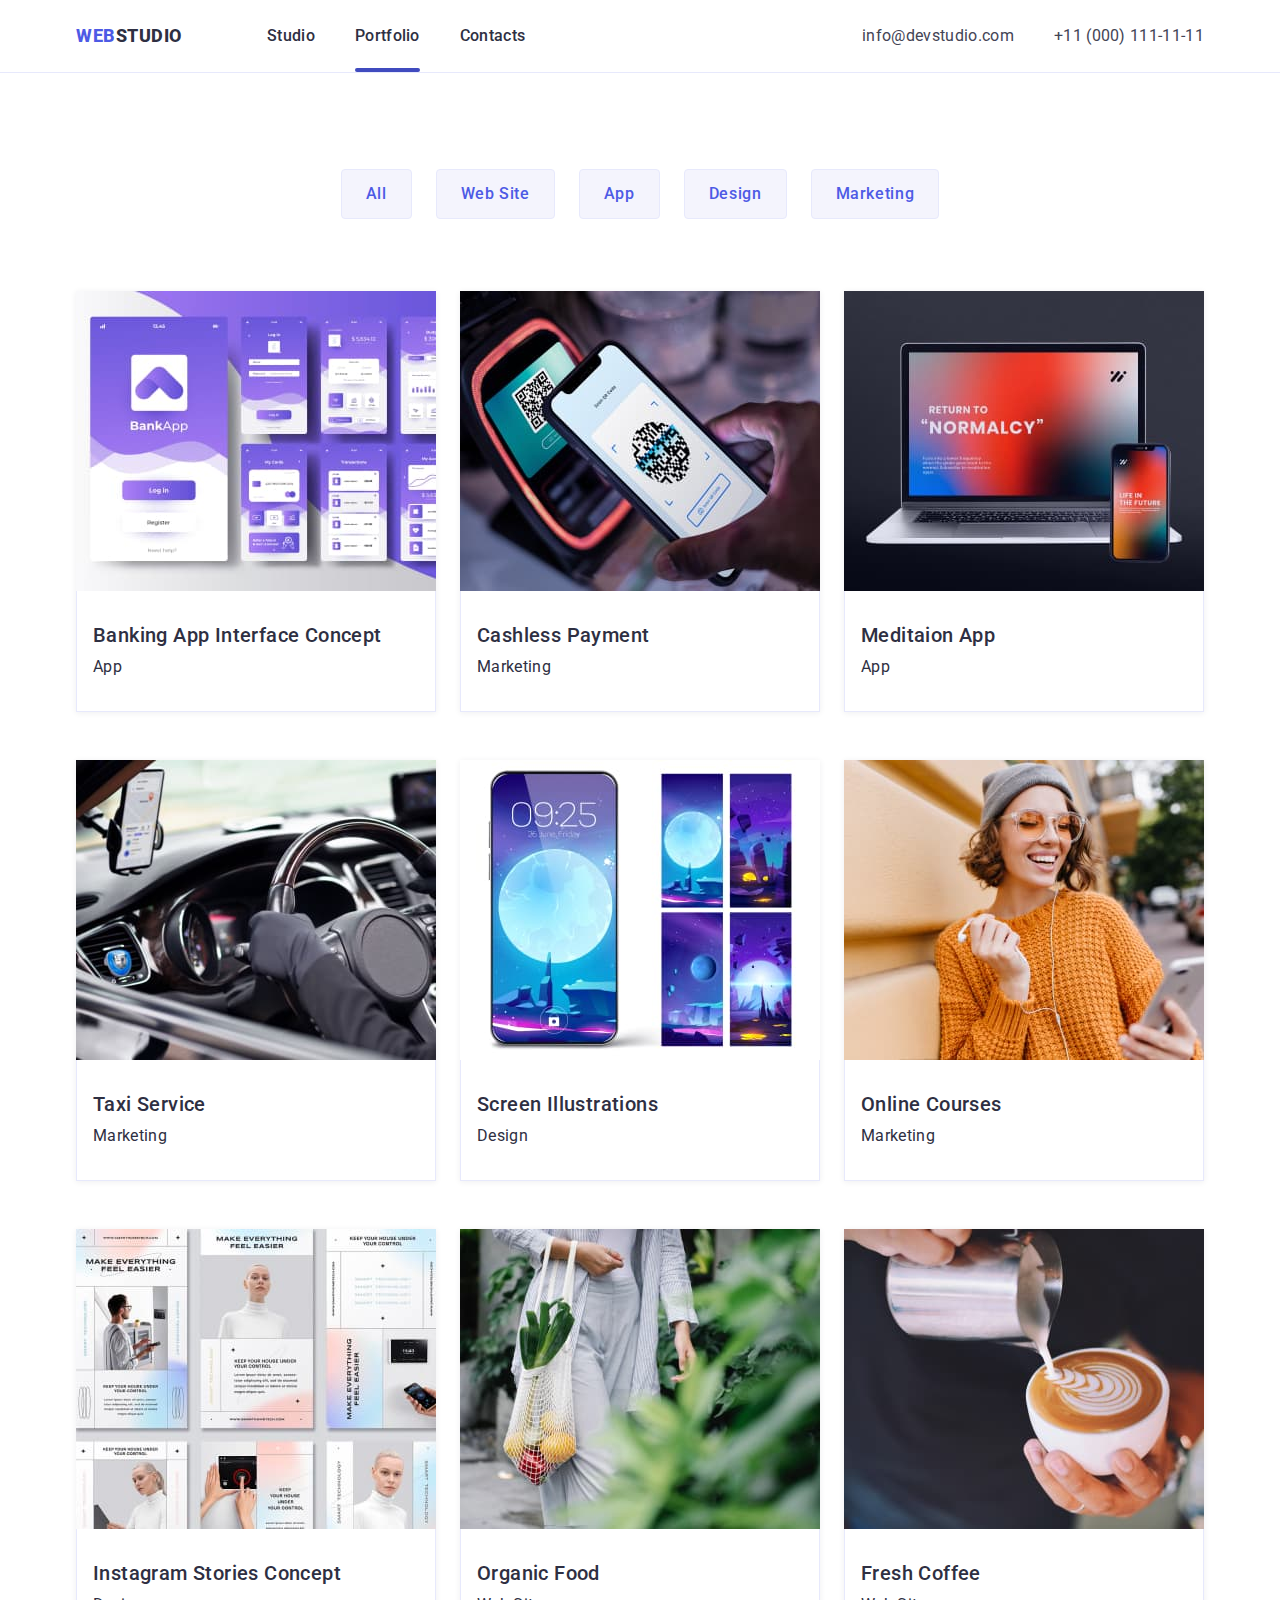
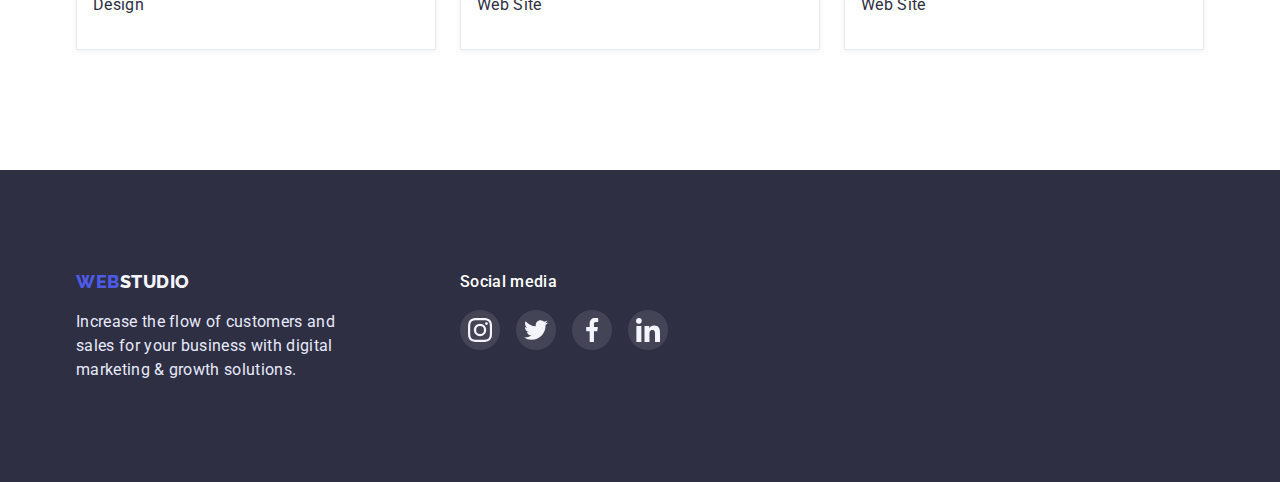
==== portfolio.html @ 36af6ea0 "0" ====
<!DOCTYPE html>
<html lang="en">
  <head>
    <meta charset="UTF-8" />
    <meta http-equiv="X-UA-Compatible" content="IE=edge" />
    <meta name="viewport" content="width=device-width, initial-scale=1.0" />
    <title>Document</title>
    <link rel="preconnect" href="https://fonts.googleapis.com" />
    <link rel="preconnect" href="https://fonts.gstatic.com" crossorigin />
    <link
      href="https://fonts.googleapis.com/css2?family=Raleway:wght@800&family=Roboto:wght@400;500;700;900&display=swap"
      rel="stylesheet"
    />
    <link
      rel="stylesheet"
      href="https://cdnjs.cloudflare.com/ajax/libs/modern-normalize/1.1.0/modern-normalize.min.css"
    />
    <link rel="stylesheet" href="./css/styles.css" />
  </head>
  <body>
    <header class="header">
      <div class="container nav-gen">
        <nav class="nav-gen">
          <a href="./index.html" class="head-btn">
            <span class="web">Web</span> Studio
          </a>
          <ul class="sec-ul nav-block">
            <li class="li-item">
              <a href="./index.html" class="nav-li menu-link">Studio</a>
            </li>
            <li class="li-item">
              <a href="./portfolio.html" class="nav-li menu-link current">Portfolio</a>
            </li>
            <li class="li-item"><a href="" class="nav-li menu-link">Contacts</a></li>
          </ul>
        </nav>
        <address class="adress-block">
          <ul class="sec-ul adr-block">
            <li class="li-item">
              <a href="mailto:info@devstudio.com" class="contacts"
                >info@devstudio.com</a
              >
            </li>
            <li class="li-item">
              <a href="tel:+110001111111" class="contacts"
                >+11 (000) 111-11-11</a
              >
            </li>
          </ul>
        </address>
      </div>
    </header>

    <main>
      <section>
        <div class="container">
          <div class="port-btns">
            <button type="button" class="port-button">All</button>
            <button type="button" class="port-button">Web Site</button>
            <button type="button" class="port-button">App</button>
            <button type="button" class="port-button">Design</button>
            <button type="button" class="port-button">Marketing</button>
          </div>
        </div>
      </section>

      <section>
        <div class="container">
          <h1 class="visually-hidden"></h1>
          <ul class="sec-ul port-img">
            <li class="port-li-img">
              <a href="" class="port-link">
                <div class="port-overlay">
                  <img
                    class="img-port"
                    src="./images/bankapp.jpg"
                    alt="screen of bank app"
                    width="360"
                    height="300"
                  />
                  <div class="text-overlay">
                    <p>14 Stylish and User-Friendly App Design Concepts · Task
                    Manager App · Calorie Tracker App · Exotic Fruit Ecommerce
                    App · Cloud Storage App</p> 
                  </div>
                </div>
                <div class="port-link-block">
                  <h2 class="port-section">Banking App Interface Concept</h2>
                  <p class="port-text">App</p>
                </div></a
              >
            </li>
            <li class="port-li-img">
              <a href="" class="port-link">
                <div class="port-overlay">
                  <img
                    class="img-port"
                    src="./images/qrcode.jpg"
                    alt="scan of qr code"
                    width="360"
                    height="300"
                  />
                  <div class="text-overlay">
                    <p>14 Stylish and User-Friendly App Design Concepts · Task
                      Manager App · Calorie Tracker App · Exotic Fruit Ecommerce
                      App · Cloud Storage App</p> 
                  </div>
                </div>

                <div class="port-link-block">
                  <h2 class="port-section">Cashless Payment</h2>
                  <p class="port-text">Marketing</p>
                </div>
              </a>
            </li>
            <li class="port-li-img">
              <a href="" class="port-link">
                <div class="port-overlay">
                  <img
                    class="img-port"
                    src="./images/laptop.jpg"
                    alt="laptop"
                    width="360"
                    height="300"
                  />
                  <div class="text-overlay">
                    <p>14 Stylish and User-Friendly App Design Concepts · Task
                      Manager App · Calorie Tracker App · Exotic Fruit Ecommerce
                      App · Cloud Storage App</p> 
                  </div>
                </div>

                <div class="port-link-block">
                  <h2 class="port-section">Meditaion App</h2>
                  <p class="port-text">App</p>
                </div>
              </a>
            </li>

            <li class="port-li-img">
              <a href="" class="port-link">
                <div class="port-overlay">
                  <img
                    class="img-port"
                    src="./images/driver.jpg"
                    alt="taxi driver"
                    width="360"
                    height="300"
                  />
                  <div class="text-overlay">
                    <p>14 Stylish and User-Friendly App Design Concepts · Task
                      Manager App · Calorie Tracker App · Exotic Fruit Ecommerce
                      App · Cloud Storage App</p> 
                  </div>
                </div>

                <div class="port-link-block">
                  <h2 class="port-section">Taxi Service</h2>
                  <p class="port-text">Marketing</p>
                </div>
              </a>
            </li>
            <li class="port-li-img">
              <a href="" class="port-link">
                <div class="port-overlay">
                  <img
                    class="img-port"
                    src="./images/phonescreen.jpg"
                    alt="phone screen"
                    width="360"
                    height="300"
                  />
                  <div class="text-overlay">
                    <p>14 Stylish and User-Friendly App Design Concepts · Task
                      Manager App · Calorie Tracker App · Exotic Fruit Ecommerce
                      App · Cloud Storage App</p> 
                  </div>
                </div>

                <div class="port-link-block">
                  <h2 class="port-section">Screen Illustrations</h2>
                  <p class="port-text">Design</p>
                </div>
              </a>
            </li>
            <li class="port-li-img">
              <a href="" class="port-link">
                <div class="port-overlay">
                  <img
                    class="img-port"
                    src="./images/smiling-woman.jpg"
                    alt="woman"
                    width="360"
                    height="300"
                  />
                  <div class="text-overlay">
                    <p>14 Stylish and User-Friendly App Design Concepts · Task
                      Manager App · Calorie Tracker App · Exotic Fruit Ecommerce
                      App · Cloud Storage App</p> 
                  </div>
                </div>

                <div class="port-link-block">
                  <h2 class="port-section">Online Courses</h2>
                  <p class="port-text">Marketing</p>
                </div>
              </a>
            </li>

            <li class="port-li-img">
              <a href="" class="port-link">
                <div class="port-overlay">
                  <img
                    class="img-port"
                    src="./images/instagram.jpg"
                    alt="instagram concept"
                    width="360"
                    height="300"
                  />
                  <div class="text-overlay">
                    <p>14 Stylish and User-Friendly App Design Concepts · Task
                      Manager App · Calorie Tracker App · Exotic Fruit Ecommerce
                      App · Cloud Storage App</p> 
                  </div>
                </div>
                <div class="port-link-block">
                  <h2 class="port-section">Instagram Stories Concept</h2>
                  <p class="port-text">Design</p>
                </div>
              </a>
            </li>
            <li class="port-li-img">
              <a href="" class="port-link">
                <div class="port-overlay">
                  <img
                    class="img-port"
                    src="./images/shopper.jpg"
                    alt="shopper with organic food"
                    width="360"
                    height="300"
                  />
                  <div class="text-overlay">
                    <p>14 Stylish and User-Friendly App Design Concepts · Task
                      Manager App · Calorie Tracker App · Exotic Fruit Ecommerce
                      App · Cloud Storage App</p> 
                  </div>
                </div>
                <div class="port-link-block">
                  <h2 class="port-section">Organic Food</h2>
                  <p class="port-text">Web Site</p>
                </div>
              </a>
            </li>
            <li class="port-li-img">
              <a href="" class="port-link">
                <div class="port-overlay">
                  <img
                    class="img-port"
                    src="./images/coffee.jpg"
                    alt="fresh coffee"
                    width="360"
                    height="300"
                  />
                  <div class="text-overlay">
                    <p>14 Stylish and User-Friendly App Design Concepts · Task
                      Manager App · Calorie Tracker App · Exotic Fruit Ecommerce
                      App · Cloud Storage App</p> 
                  </div>
                </div>

                <div class="port-link-block">
                  <h2 class="port-section">Fresh Coffee</h2>
                  <p class="port-text">Web Site</p>
                </div>
              </a>
            </li>
          </ul>
        </div>
      </section>
    </main>

    <footer class="footer">
      <div class="container foot-media">
        <div class="foot-block">
          <a href="./index.html" class="std-foot">
            <span class="web">Web</span> Studio</a
          >
          <p class="text-foot">
            Increase the flow of customers and sales for your business with
            digital marketing & growth solutions.
          </p>
        </div>
        <div>
          <h3 class="foot-title-media">Social media</h3>
          <ul class="footer-list-contacts">
            <li class="footer-soc-link">
              <a href="" class="footer-button-soc">
                <svg class="footer-soc-link" width="24px" height="24px">
                  <use href="./images/symbol-defs 2.svg#icon-instagram-2"></use>
                </svg>
              </a>
            </li>
            <li class="footer-soc-link">
              <a href="" class="footer-button-soc">
                <svg class="footer-soc-link" width="24px" height="24px">
                  <use href="./images/symbol-defs 2.svg#icon-twitter-1"></use>
                </svg>
              </a>
            </li>
            <li class="footer-soc-link">
              <a href="" class="footer-button-soc">
                <svg class="footer-soc-link" width="24px" height="24px">
                  <use href="./images/symbol-defs 2.svg#icon-facebook-1"></use>
                </svg>
              </a>
            </li>
            <li class="footer-soc-link">
              <a href="" class="footer-button-soc">
                <svg class="footer-soc-link" width="24px" height="24px">
                  <use href="./images/symbol-defs 2.svg#icon-linkedin-1"></use>
                </svg>
              </a>
            </li>
          </ul>
        </div>
      </div>
    </footer>
  </body>
</html>
---- css/styles.css ----
:root {
  --primary-text-color: #2e2f42;
  --title-text-color: #434455;
  --button-color: #4d5ae5;
  --nav-color: #404bbf;
}
body {
  font-family: Roboto, sans-serif;
}

/* main background color  #E5E5E5;*/
/* seconadary background color #F4F4FD */
/* main color #2E2F42 */
/* text color #434455 */
h1,
h2,
h3,
h4,
h5,
h6,
p,
ul {
  margin: 0;
  padding: 0;
}
html {
  box-sizing: border-box;
}
*,
*::before,
*::after {
  box-sizing: border-box;
}
.container {
  max-width: 1158px;
  padding: 0 15px;
  margin: 0 auto;
}
/* HEADER */
.header {
  background-color: #ffffff;
  border-bottom: 1px solid #e7e9fc;
}

.nav-gen {
  display: flex;
  align-items: center;
}

.web {
  color: #4d5ae5;
}

.head-btn {
  color: var(--primary-text-color);
  font-weight: 800;
  font-size: 18px;
  line-height: 1.33;
  /* identical to box height, or 133% */

  width: 115px;

  letter-spacing: 0.03em;
  text-transform: uppercase;
  text-decoration: none;
  display: flex;
}

.nav-block,
.adr-block {
  display: flex;
}
.nav-block {
  margin-left: 76px;
}

.menu-link {
  position: relative;
  color: #2e2f42;
  font-style: normal;
  font-weight: 500;
  font-size: 16px;
  line-height: 1.5;
  transition-property: сolor;
  transition-duration: 250ms;
  transition-timing-function: cubic-bezier(0.4, 0, 0.2, 1);
}
.current::after {
  content: "";
  position: absolute;
  display: block;
  width: 100%;
  height: 4px;
  background: #404bbf;
  border-radius: 2px;
  left: 0;
  bottom: 0;
  /*transform: scaleX(0);
   transition: transform 250ms cubic-bezier(0.4, 0, 0.2, 1); */
}

.menu-link:hover:after {
  transform: scaleX(1);
}

.adress-block {
  margin-left: auto;
}

.li-item {
  position: relative;
}

.li-item:not(:last-child) {
  margin-right: 40px;
}

.nav-li {
  display: block;
  padding-top: 24px;
  padding-bottom: 24px;
  color: var(--primary-text-color);
  font-weight: 500;
  font-size: 16px;
  line-height: 1.5;
  /* identical to box height, or 150% */

  letter-spacing: 0.02em;
  text-decoration: none;

  transition: color 250ms cubic-bezier(0.4, 0, 0.2, 1);
}

.contacts {
  color: var(--title-text-color);
  font-style: normal;
  font-weight: 400;
  font-size: 16px;
  line-height: 1.5;
  /* identical to box height, or 150% */

  letter-spacing: 0.02em;
  text-decoration: none;
  transition: color 250ms cubic-bezier(0.4, 0, 0.2, 1);
}

/*MAIN */
.hero {
  background-color: var(--primary-text-color);
  padding-bottom: 188px;
  /* height: 600px; */
}
.hero-but {
  padding: 16px 32px 16px 32px;
  margin-top: 48px;
  margin-right: auto;
  margin-left: auto;
  box-shadow: 0px 4px 4px rgba(0, 0, 0, 0.15);
}

.background-img {
  max-width: 1440px;
  height: 600px;
  margin-left: auto;
  margin-right: auto;

  /* background-image:  */
  background-image: linear-gradient(
      to right,
      rgba(0, 0, 0, 0.6),
      rgba(0, 0, 0, 0.6)
    ),
    url(../images/background.jpg);
  background-repeat: no-repeat;
  background-size: cover;
  background-position: center;
}
.button {
  color: #ffffff;
  background-color: #4d5ae5;
  cursor: pointer;
  font-weight: 500;
  font-size: 16px;
  line-height: 1.5;
  /* margin-bottom: 188px; */
  /* identical to box height, or 150% */

  display: flex;
  align-items: center;
  letter-spacing: 0.04em;
  border-radius: 4px;
  border-style: none;

  /* transition-property: background-color;
  transition-duration: 250ms;
  transition-timing-function: cubic-bezier(0.4, 0, 0.2, 1); */
  transition: background-color 250ms cubic-bezier(0.4, 0, 0.2, 1);
}

.title {
  color: #ffffff;
  font-family: "Roboto";
  font-style: normal;
  font-weight: 700;
  font-size: 56px;
  line-height: 60px;

  text-align: center;
  letter-spacing: 0.02em;

  max-width: 496px;

  margin-right: auto;
  margin-left: auto;
  padding-top: 188px;
}

.visually-hidden {
  position: absolute;
  width: 1px;
  height: 1px;
  margin: -1px;
  border: 0;
  padding: 0;
  white-space: nowrap;
  clip-path: inset(100%);
  clip: rect(0 0 0 0);
  overflow: hidden;
}

.section {
  margin-top: 120px;
  margin-bottom: 120px;
}
.list-items {
  display: flex;
}

.icon-div {
  display: flex;
  justify-content: center;
  align-items: center;
  height: 112px;

  background: #f4f4fd;
  border-radius: 4px;
  margin-bottom: 8px;
}

.icon-pic {
  height: 64px;
  width: 64px;
}

.title-section {
  color: var(--primary-text-color);
  font-weight: 500;
  font-size: 20px;
  line-height: 1.2;
  /* identical to box height, or 120% */
  letter-spacing: 0.02em;
  margin-bottom: 8px;
}
.list-sec:not(:last-child) {
  margin-right: 24px;
}
.list-sec {
  max-width: 264px;
}

.sec-ul {
  list-style: none;
}
.section-text {
  color: var(--title-text-color);
  font-weight: 400;
  font-size: 16px;
  line-height: 1.5;
  /* or 150% */
  letter-spacing: 0.02em;
}

.photos-title {
  color: var(--primary-text-color);
  font-weight: 700;
  font-size: 36px;
  line-height: 1.11;
  /* identical to box height, or 111% */

  text-align: center;
  letter-spacing: 0.02em;
  text-transform: capitalize;
  margin-bottom: 72px;
}
.photos {
  margin-bottom: 120px;
}
.sec-photos {
  display: flex;
}
.sec-img:not(:last-child) {
  margin-right: 24px;
}

.team {
  background-color: #f4f4fd;
}
.team-title {
  color: var(--primary-text-color);
  font-weight: 700;
  font-size: 36px;
  line-height: 1.11;

  text-align: center;
  letter-spacing: 0.02em;
  text-transform: capitalize;
  padding-top: 120px;
  margin-bottom: 72px;
}
.team-mem {
  color: var(--primary-text-color);
  font-weight: 500;
  font-size: 20px;
  line-height: 1.2;

  text-align: center;
  letter-spacing: 0.02em;
  margin-bottom: 8px;
}

.team-block {
  display: flex;
  padding-bottom: 100px;
}

.team-img:not(:last-child) {
  margin-right: 24px;
}
.team-img {
  background: #ffffff;
  box-shadow: 0px 1px 6px rgba(46, 47, 66, 0.08),
    0px 1px 1px rgba(46, 47, 66, 0.16), 0px 2px 1px rgba(46, 47, 66, 0.08);
  border-radius: 0px 0px 4px 4px;
}

.team-text-block {
  padding-top: 32px;
  padding-bottom: 32px;
}

.team-text {
  color: var(--title-text-color);
  font-weight: 400;
  font-size: 16px;
  line-height: 1.2;

  text-align: center;
  letter-spacing: 0.02em;
  margin-bottom: 8px;
}

.list-contacts {
  display: flex;
  justify-content: center;

  list-style: none;
  gap: 24px;
}

.contacts-team {
  display: block;

  width: 40px;
  height: 40px;

  cursor: pointer;
}

.button-soc {
  padding: 0px;
  border: none;
  width: 100%;
  height: 100%;
  border-radius: 50%;
  display: flex;
  justify-content: center;
  align-items: center;
  background-color: #4d5ae5;
  transition: background-color 250ms cubic-bezier(0.4, 0, 0.2, 1);
}
.button-soc:hover,
.button-soc:focus {
  background-color: #404bbf;
}

.soc-link {
  display: inline-block;
}

.comp-title {
  text-align: center;
  margin-top: 130px;
  margin-bottom: 72px;
  font-weight: 700;
  font-size: 36px;
  line-height: 1.11;
  /* identical to box height, or 111% */

  text-align: center;
  letter-spacing: 0.02em;
  text-transform: capitalize;

  color: var(--primary-text-color);
}

.company-list {
  list-style: none;
  display: flex;
  justify-content: center;
  gap: 24px;

  margin-bottom: 120px;
}

.company-link {
  cursor: pointer;
}

.company-btn {
  display: flex;
  border: 1px solid #afb1b8;
  padding: 16px 32px;
  border-radius: 4px;
  transition: border-color 250ms cubic-bezier(0.4, 0, 0.2, 1);
}

.company-btn:is(:hover, :focus) {
  border-color: #404bbf;
}
.company-btn:is(:hover, :focus) .company-img {
  fill: #404bbf;
}

.company-img {
  fill: #8e8f99;
  display: flex;
  transition: fill 250ms cubic-bezier(0.4, 0, 0.2, 1);
}

/* МОДАЛКА */

.backdrop {
  position: fixed;
  left: 0;
  top: 0;
  width: 100%;
  height: 100%;
  background-color: rgba(46, 47, 66, 0.4);
}

/* .backdrop.is-hidden {
  opacity: 0;
  pointer-events: none;
} */

.modal {
  position: absolute;
  top: 50%;
  left: 50%;
  transform: translate(-50%, -50%);

  width: 408px;
  /* height: 584px; */
  height: auto;
  background-color: #fcfcfc;
}

.modal-but {
  position: absolute;
  top: 24px;
  right: 24px;
  cursor: pointer;

  background-color: #e7e9fc;
  height: 24px;
  width: 24px;
  border-radius: 50%;
  border-style: none;
  transition: background-color 250ms cubic-bezier(0.4, 0, 0.2, 1);
}
.modal-but:is(:hover, :focus) {
  background-color: #404bbf;
}
.modal-but:is(:hover, :focus) .modal-svg {
  fill: #ffffff;
}
.modal-svg {
  display: block;
  margin: 0 auto;
  text-align: center;
  /* display: flex;
  align-items: center;
  justify-content: center; */
  fill: #000;
  transition: fill 250ms cubic-bezier(0.4, 0, 0.2, 1);
}

.modal-title {
  padding-top: 72px;
  margin-bottom: 6px;
  /* margin-right: 24px;
 margin-left: 24px; */
  font-weight: 500;
  font-size: 16px;
  line-height: 1.5;
  /* identical to box height, or 150% */
  text-align: center;
  letter-spacing: 0.02em;
  color: var(--primary-text-color);
}
.form {
  height: auto;
  width: auto;
  outline: 2px solid tomato;
  margin-right: auto;
  margin-left: auto;
   padding-left: 24px;
  padding-right: 24px;
   padding-bottom: 24px; 
}
.input-text {
display: inline-block;
margin-bottom: 4px;

font-weight: 400;
font-size: 12px;
line-height: 1.33;
/* identical to box height, or 133% */
letter-spacing: 0.04em;
/* LIGHT SLATE */
color: #8E8F99;
}


label {
  display: inline-block;
  height: 100%;
  width: 100%;
}

.modal-label {
  margin-bottom: 8px;
  height: 100%;
}
.modal-input {
  padding-left: 38px;
  width: 100%;
  height: 40px;
  font-size: 12px;
 line-height: 1.33;
 letter-spacing: 0.04em;
 background-color: transparent;
  border: 1px solid rgba(33, 33, 33, 0.2);
  border-radius: 4px;
  
}

.input-wrap {
   position: relative;
   
}

/* .modal-but:is(:hover, :focus) {
  background-color: #404bbf;
}
.modal-but:is(:hover, :focus) .modal-svg {
  fill: #ffffff;
} */

.modal-input:is(:hover, :focus) {
  border-color: var(--button-color);
}
.modal-input:is(:hover, :focus) .modal-icon {
  fill: #4D5AE5;
}
.modal-icon:hover, :focus {
  fill: var(--button-color);
}



.modal-icon {
position: absolute;
left: 16px;
top: 50%;
transform: translateY(-50%);
}

.modal-comment {
  padding-top: 8px;
  padding-left: 16px;
  width: 100%;
  height: 120px;
  background-color: transparent;
  border: 1px solid rgba(33, 33, 33, 0.2);
  border-radius: 4px;
  resize: none;
}

/* .modal-comment:hover, :focus {
border-color: var(--button-color);
} */

.modal-comment::placeholder {
  /* padding-top: 8px;
  padding-left: 16px; */

font-weight: 400;
font-size: 12px;
line-height: 1.33;
/* identical to box height, or 133% */
letter-spacing: 0.04em;
color: rgba(117, 117, 117, 0.5);
}

.label-checkbox {
margin-top: 32px;
margin-bottom: 24px;
}

.check-text {
  font-weight: 400;
font-size: 12px;
line-height: 1.33;
/* identical to box height, or 133% */
letter-spacing: 0.04em;
color: #757575;
}
.check-text a {
  color: var(--button-color);
}

.modal-but-send {
  display: block;
  margin-left: auto;
  margin-right: auto; 
  background: #4d5ae5;
  box-shadow: 0px 4px 4px rgba(0, 0, 0, 0.15);
  border-radius: 4px;
  border: 0px;
  letter-spacing: 0.04em;
  font-weight: 500;
  font-size: 16px;
  line-height: 1.5;
  color: #ffffff;
  padding: 16px 0px;
  width: 169px;
  transition-property: background, cursor;
transition-duration: 250ms;
transition-timing-function: cubic-bezier(0.4, 0, 0.2, 1);
}
.modal-but-send:is(:hover, :focus) {
  background: #404BBF;
  cursor: pointer;
}


/* Footer */
.footer {
  background-color: var(--primary-text-color);
  /* max-height: 310px; */
  padding: 100px 0;
}

.foot-block {
  width: 264px;
}

.std-foot {
  color: #f4f4fd;
  font-family: "Raleway";
  font-style: normal;
  font-weight: 800;
  font-size: 18px;
  line-height: 1.33;
  width: 120px;

  display: flex;
  letter-spacing: 0.03em;
  text-transform: uppercase;
  text-decoration: none;
  padding: 0px;
}

.text-foot {
  color: #e7e9fc;
  font-weight: 400;
  font-size: 16px;
  line-height: 1.5;
  /* or 150% */
  letter-spacing: 0.02em;
  margin-top: 16px;
}

.footer-list-contacts {
  display: flex;
  justify-content: center;

  list-style: none;
  gap: 16px;
}

.footer-soc-link {
  display: block;
  cursor: pointer;
}

.footer-button-soc {
  padding: 0px;
  border: none;
  width: 40px;
  height: 40px;
  border-radius: 50%;
  display: flex;
  justify-content: center;
  align-items: center;
  background: rgba(255, 255, 255, 0.1);
  transition: background-color 250ms cubic-bezier(0.4, 0, 0.2, 1);
}

.footer-button-soc:hover,
.footer-button-soc:focus {
  background-color: #31d0aa;
}

.foot-media {
  display: flex;
    gap: 120px;  
}

/* .foot-media:not(:last-child){
  gap: 120px;
} */

.foot-title-media {
  margin-bottom: 16px;
  font-weight: 500;
  font-size: 16px;
  line-height: 1.5;
  /* identical to box height, or 150% */

  letter-spacing: 0.02em;

  color: #ffffff;
}


.foot-input p {
  margin-bottom: 16px;
  font-weight: 500;
  font-size: 16px;
  line-height: 1.5;
  /* identical to box height, or 150% */

  letter-spacing: 0.02em;

  color: #ffffff;
}

.foot-input input {
  height: 40px;
  width: 264px;
  margin-right: 24px;
  background: var(--primary-text-color);
  border: 1px solid rgba(255, 255, 255, 0.3);
  filter: drop-shadow(0px 4px 4px rgba(0, 0, 0, 0.15));
  
  border-radius: 4px;
}
.foot-input::placeholder {
  
  font-weight: 400;
font-size: 12px;
line-height: 2;
/* identical to box height, or 200% */

display: flex;
align-items: center;
letter-spacing: 0.04em;

color: rgba(255, 255, 255, 0.6);
}

 .foot-input button {
  padding: 8px 0px;
  width: 165px;
  font-weight: 500;
font-size: 16px;
line-height: 1.5;


/* display: flex;
align-items: center; */
text-align: center;
letter-spacing: 0.04em;

color: #FFFFFF;
background: var(--button-color);
border-radius: 4px;
border-style: none;
} 

/*PORTFOLIO  */

.port-img {
  display: flex;
  flex-wrap: wrap;
  gap: 48px 24px;

  margin-bottom: 120px;
}

.img-port {
  display: block;
  max-width: 100%;
  height: auto;
}

.port-button {
  color: var(--button-color);
  background-color: #f4f4fd;
  cursor: pointer;
  font-weight: 500;
  font-size: 16px;
  line-height: 1.5;
  /* identical to box height, or 150% */

  letter-spacing: 0.04em;
  display: flex;
  align-items: center;
  letter-spacing: 0.04em;

  border: 1px solid #e7e9fc;
  border-radius: 4px;
  padding: 12px 24px;
  /* transition: color, background-color, box-shadow 250ms cubic-bezier(0.4, 0, 0.2, 1); */
  transition-property: color, background-color, box-shadow;
  transition-duration: 250ms;
  transition-timing-function: cubic-bezier(0.4, 0, 0.2, 1);
}

.port-btns {
  display: flex;
  justify-content: center;
  gap: 24px;
  margin-top: 96px;
  margin-bottom: 72px;
}

.button:focus,
.button:hover {
  color: #ffffff;
  background-color: #404bbf;
}
.port-button:focus,
.port-button:hover {
  color: #ffffff;
  background-color: #404bbf;
  box-shadow: 0px 4px 4px rgba(0, 0, 0, 0.15);
}

.contacts:hover,
.contacts:focus,
.nav-li:hover,
.nav-li:focus {
  color: #404bbf;
  background-color: #ffffff;
}

.port-section {
  font-weight: 500;
  font-size: 20px;
  line-height: 1.2;
  /* identical to box height, or 120% */

  letter-spacing: 0.02em;
  padding-top: 32px;
  margin-bottom: 8px;
  padding-left: 16px;
}

.port-link {
  text-decoration: none;
  color: var(--primary-text-color);
}
.port-link-block {
  /* display: block; */
  border-right: 1px solid #e7e9fc;
  border-bottom: 1px solid #e7e9fc;
  border-left: 1px solid #e7e9fc;
}

.port-li-img {
  box-shadow: 0px 1px 6px rgba(46, 47, 66, 0.08);
  transition: box-shadow 250ms cubic-bezier(0.4, 0, 0.2, 1);
}
.port-li-img:focus,
.port-li-img:hover {
  box-shadow: 0px 1px 6px rgba(46, 47, 66, 0.08),
    0px 1px 1px rgba(46, 47, 66, 0.16), 0px 2px 1px rgba(46, 47, 66, 0.08);
}

.port-overlay {
  position: relative;
  overflow: hidden;
}

.port-overlay::before {
  display: inline-block;
  position: absolute;
  content: "";
  width: 100%;
  height: 100%;
  background-color: rgba(77, 90, 229, 1);
  /* opacity: 1; */
  transform: translateY(100%);
  transition: transform 250ms cubic-bezier(0.4, 0, 0.2, 1);
}
.port-overlay:is(:hover, :focus)::before {
  opacity: 1;
  transform: translateY(0);
}
.port-overlay:is(:hover, :focus) .text-overlay {
  opacity: 1;
  transform: translateY(0);
}

.port-li-img:is(:hover, :focus) .port-overlay::before {
  opacity: 1;
  transform: translateY(0);
}
.port-li-img:is(:hover, :focus) .text-overlay {
  opacity: 1;
  transform: translateY(0);
}

.text-overlay {
  position: absolute;
  top: 0;
  left: 0;
  opacity: 0;
  transform: translateY(100%);
  transition: transform 250ms cubic-bezier(0.4, 0, 0.2, 1);
}
.text-overlay p {
  width: 100%;
  height: 100%;
  font-weight: 400;
  font-size: 16px;
  line-height: 1.5;
  /* or 150% */
  letter-spacing: 0.02em;
  color: rgba(244, 244, 253, 1);
  /* max-width: 300px; */
  padding: 40px 32px 164px 32px;
}

.port-text {
  font-weight: 400;
  font-size: 16px;
  line-height: 1.5;
  /* identical to box height, or 150% */

  letter-spacing: 0.02em;
  padding-bottom: 32px;
  padding-left: 16px;
}
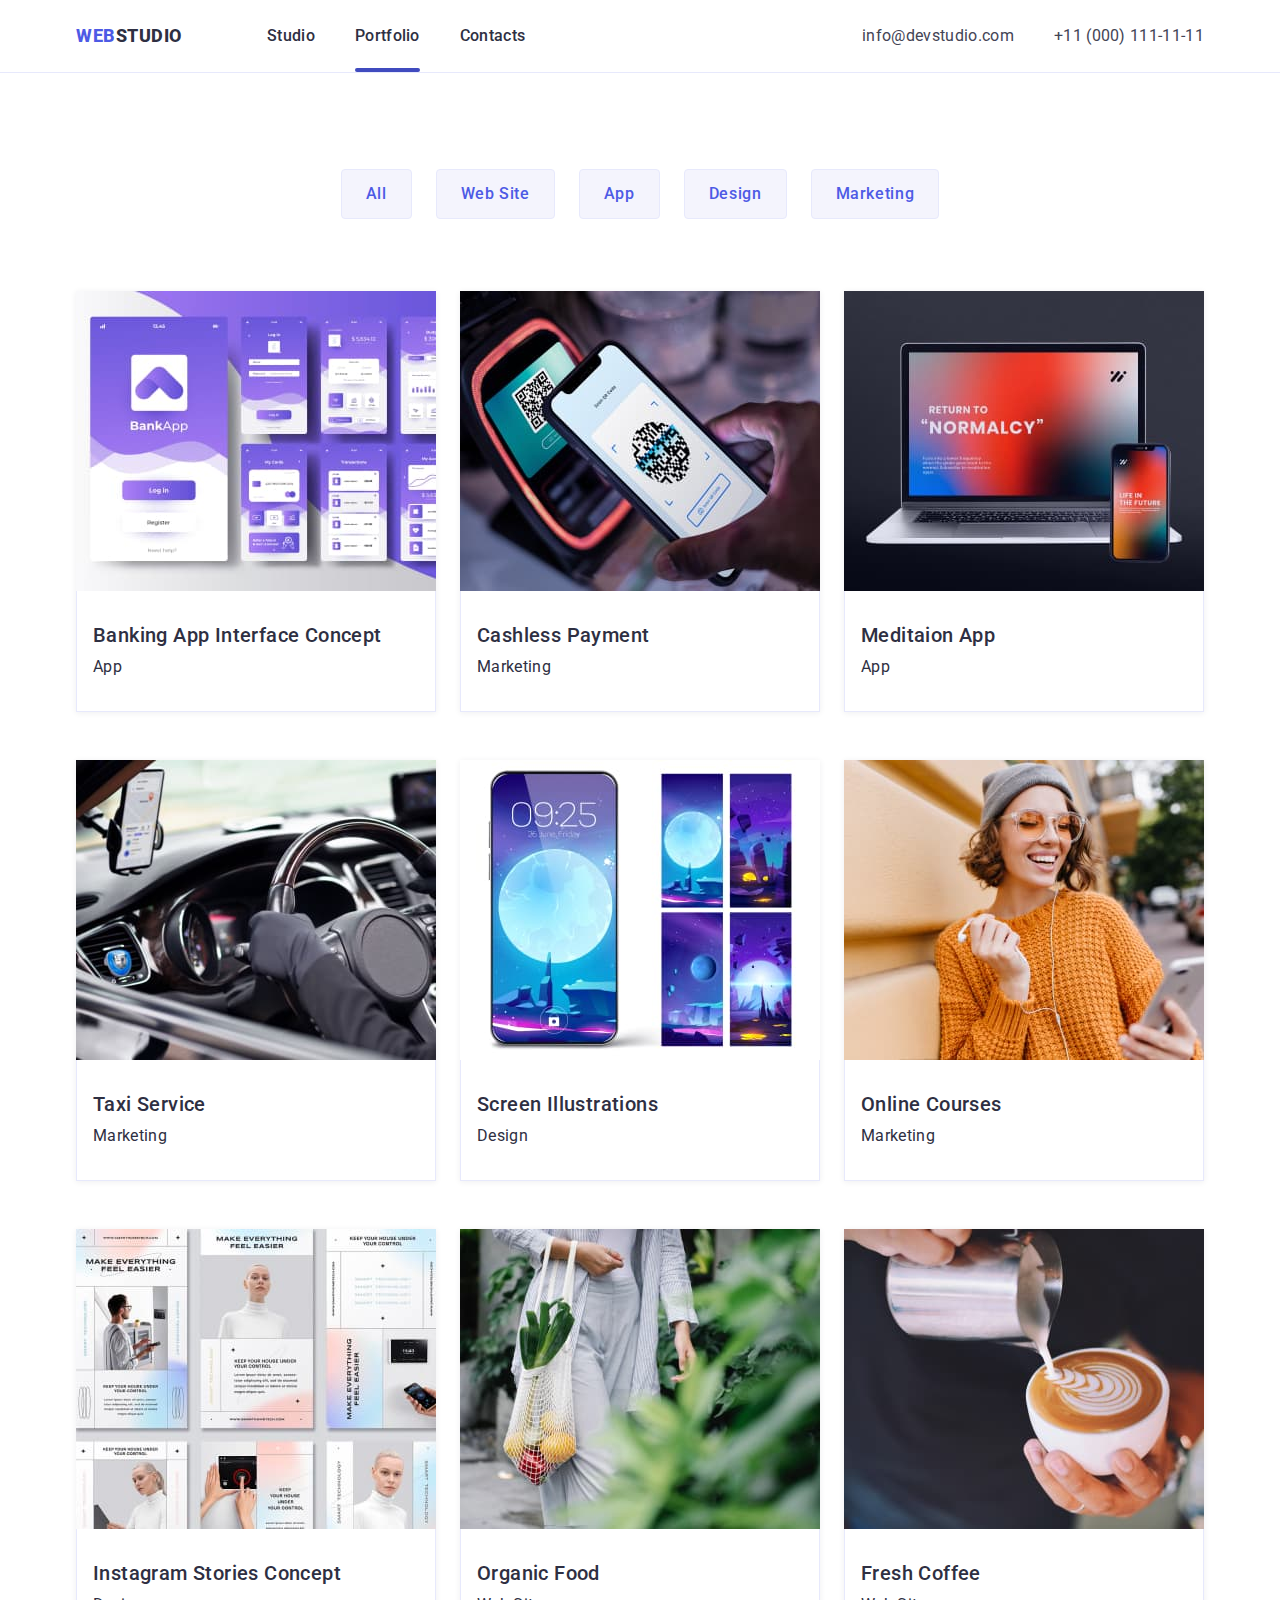
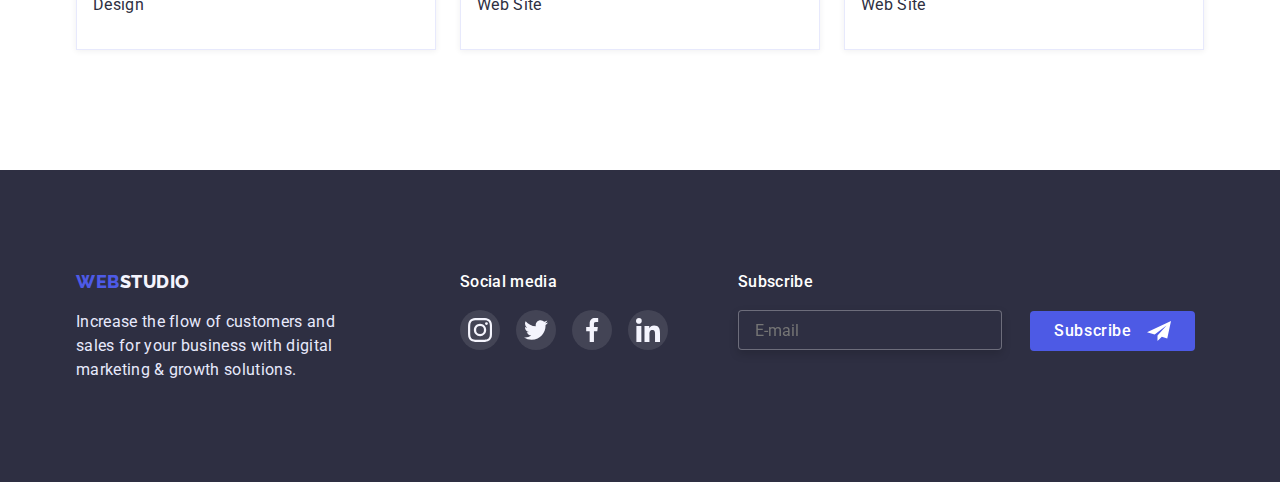
==== commit c07ae483: "fix 2" ====
--- a/portfolio.html
+++ b/portfolio.html
@@ -290,7 +290,7 @@
             digital marketing & growth solutions.
           </p>
         </div>
-        <div>
+        <div class="foot-social-block">
           <h3 class="foot-title-media">Social media</h3>
           <ul class="footer-list-contacts">
             <li class="footer-soc-link">
@@ -323,6 +323,22 @@
             </li>
           </ul>
         </div>
+
+        <div class="foot-input">
+          <form action="">
+            <p>Subscribe</p>
+
+            <input type="email" name="email" placeholder="E-mail" />
+
+            <button>
+              <span>Subscribe</span
+              >
+              <svg class="sub-svg" width="24" height="24">
+                <use href="./images/symbol-defs 2.svg#icon-Frame-3-1"></use>
+              </svg>
+            </button>
+          </form>
+        </div>
       </div>
     </footer>
   </body>
--- a/css/styles.css
+++ b/css/styles.css
@@ -19,7 +19,8 @@
 h5,
 h6,
 p,
-ul {
+ul, 
+label {
   margin: 0;
   padding: 0;
 }
@@ -458,21 +459,23 @@
   background-color: rgba(46, 47, 66, 0.4);
 }
 
-/* .backdrop.is-hidden {
+ .backdrop.is-hidden {
   opacity: 0;
   pointer-events: none;
-} */
+}  
+
 
 .modal {
   position: absolute;
   top: 50%;
   left: 50%;
   transform: translate(-50%, -50%);
-
+ padding: 24px;
   width: 408px;
   /* height: 584px; */
   height: auto;
   background-color: #fcfcfc;
+border-radius: 4px;
 }
 
 .modal-but {
@@ -482,10 +485,13 @@
   cursor: pointer;
 
   background-color: #e7e9fc;
+  
+  /* background: #E7E9FC; */
+border: 1px solid rgba(0, 0, 0, 0.1);
   height: 24px;
   width: 24px;
   border-radius: 50%;
-  border-style: none;
+  /* border-style: none; */
   transition: background-color 250ms cubic-bezier(0.4, 0, 0.2, 1);
 }
 .modal-but:is(:hover, :focus) {
@@ -506,8 +512,8 @@
 }
 
 .modal-title {
-  padding-top: 72px;
-  margin-bottom: 6px;
+  padding-top: 48px;
+  margin-bottom: 16px;
   /* margin-right: 24px;
  margin-left: 24px; */
   font-weight: 500;
@@ -521,12 +527,12 @@
 .form {
   height: auto;
   width: auto;
-  outline: 2px solid tomato;
+ 
   margin-right: auto;
   margin-left: auto;
-   padding-left: 24px;
+   /* padding-left: 24px;
   padding-right: 24px;
-   padding-bottom: 24px; 
+   padding-bottom: 24px;  */
 }
 .input-text {
 display: inline-block;
@@ -562,31 +568,28 @@
  background-color: transparent;
   border: 1px solid rgba(33, 33, 33, 0.2);
   border-radius: 4px;
+  outline: transparent;
+  transition-property: border-color;
+transition-duration: 250ms;
+transition-timing-function: cubic-bezier(0.4, 0, 0.2, 1);
   
 }
 
 .input-wrap {
-   position: relative;
-   
-}
-
-/* .modal-but:is(:hover, :focus) {
-  background-color: #404bbf;
-}
-.modal-but:is(:hover, :focus) .modal-svg {
-  fill: #ffffff;
-} */
-
-.modal-input:is(:hover, :focus) {
-  border-color: var(--button-color);
-}
-.modal-input:is(:hover, :focus) .modal-icon {
-  fill: #4D5AE5;
-}
-.modal-icon:hover, :focus {
-  fill: var(--button-color);
-}
-
+  position: relative;
+  display: inline-block;
+  height: 100%;
+  width: 100%;
+}
+
+.modal-input:focus + .modal-icon {
+border-color:var(--button-color);
+fill: var(--button-color);
+}
+ 
+.modal-comment:hover, .modal-comment:focus {
+border-color: var(--button-color);
+}
 
 
 .modal-icon {
@@ -605,11 +608,13 @@
   border: 1px solid rgba(33, 33, 33, 0.2);
   border-radius: 4px;
   resize: none;
-}
-
-/* .modal-comment:hover, :focus {
-border-color: var(--button-color);
-} */
+  outline: transparent;
+  transition-property: border-color;
+transition-duration: 250ms;
+transition-timing-function: cubic-bezier(0.4, 0, 0.2, 1);
+}
+
+
 
 .modal-comment::placeholder {
   /* padding-top: 8px;
@@ -624,11 +629,29 @@
 }
 
 .label-checkbox {
-margin-top: 32px;
+  
+margin-top: 16px;
 margin-bottom: 24px;
 }
-
+.check-text::before {
+  display: flex;
+  content: '';
+  width: 16px;
+  height: 16px;
+  border: 1.25px solid black;
+  border-radius: 2px;
+  
+}
+.input-check:checked + .check-text::before{
+background-color: var(--button-color) ;
+border: none;
+background-image: url(../images/Vector\ \(1\).svg);
+background-repeat: no-repeat;
+background-position: center;
+}
 .check-text {
+  display: flex;
+  gap: 8px;
   font-weight: 400;
 font-size: 12px;
 line-height: 1.33;
@@ -735,13 +758,15 @@
 
 .foot-media {
   display: flex;
-    gap: 120px;  
+    /* gap: 120px;   */
 }
 
 /* .foot-media:not(:last-child){
   gap: 120px;
 } */
-
+.foot-social-block {
+  margin-left: 120px;
+}
 .foot-title-media {
   margin-bottom: 16px;
   font-weight: 500;
@@ -754,7 +779,11 @@
   color: #ffffff;
 }
 
-
+.foot-input {
+display: flex;
+  margin-left: 70px;
+
+}
 .foot-input p {
   margin-bottom: 16px;
   font-weight: 500;
@@ -768,13 +797,14 @@
 }
 
 .foot-input input {
+padding-left: 16px;
   height: 40px;
   width: 264px;
   margin-right: 24px;
-  background: var(--primary-text-color);
+  background-color: var(--primary-text-color);
   border: 1px solid rgba(255, 255, 255, 0.3);
   filter: drop-shadow(0px 4px 4px rgba(0, 0, 0, 0.15));
-  
+  color: #FFFFFF;
   border-radius: 4px;
 }
 .foot-input::placeholder {
@@ -784,15 +814,16 @@
 line-height: 2;
 /* identical to box height, or 200% */
 
-display: flex;
-align-items: center;
+/* display: flex;
+align-items: center; */
 letter-spacing: 0.04em;
 
 color: rgba(255, 255, 255, 0.6);
 }
 
  .foot-input button {
-  padding: 8px 0px;
+  position: relative;
+   padding: 8px 64px 8px 24px;
   width: 165px;
   font-weight: 500;
 font-size: 16px;
@@ -808,7 +839,29 @@
 background: var(--button-color);
 border-radius: 4px;
 border-style: none;
+transition-property: background, cursor;
+transition-duration: 250ms;
+transition-timing-function: cubic-bezier(0.4, 0, 0.2, 1);
+
 } 
+/* .button-subscribe {
+  margin: 0;
+  width: 165px;
+  position: relative;
+} */
+.sub-svg {
+    position: absolute;
+    top: 8px;
+    right: 24px;
+
+}
+
+
+.foot-input button:is(:hover, :focus) {
+  background: #404BBF;
+  cursor: pointer;
+}
+
 
 /*PORTFOLIO  */
 
